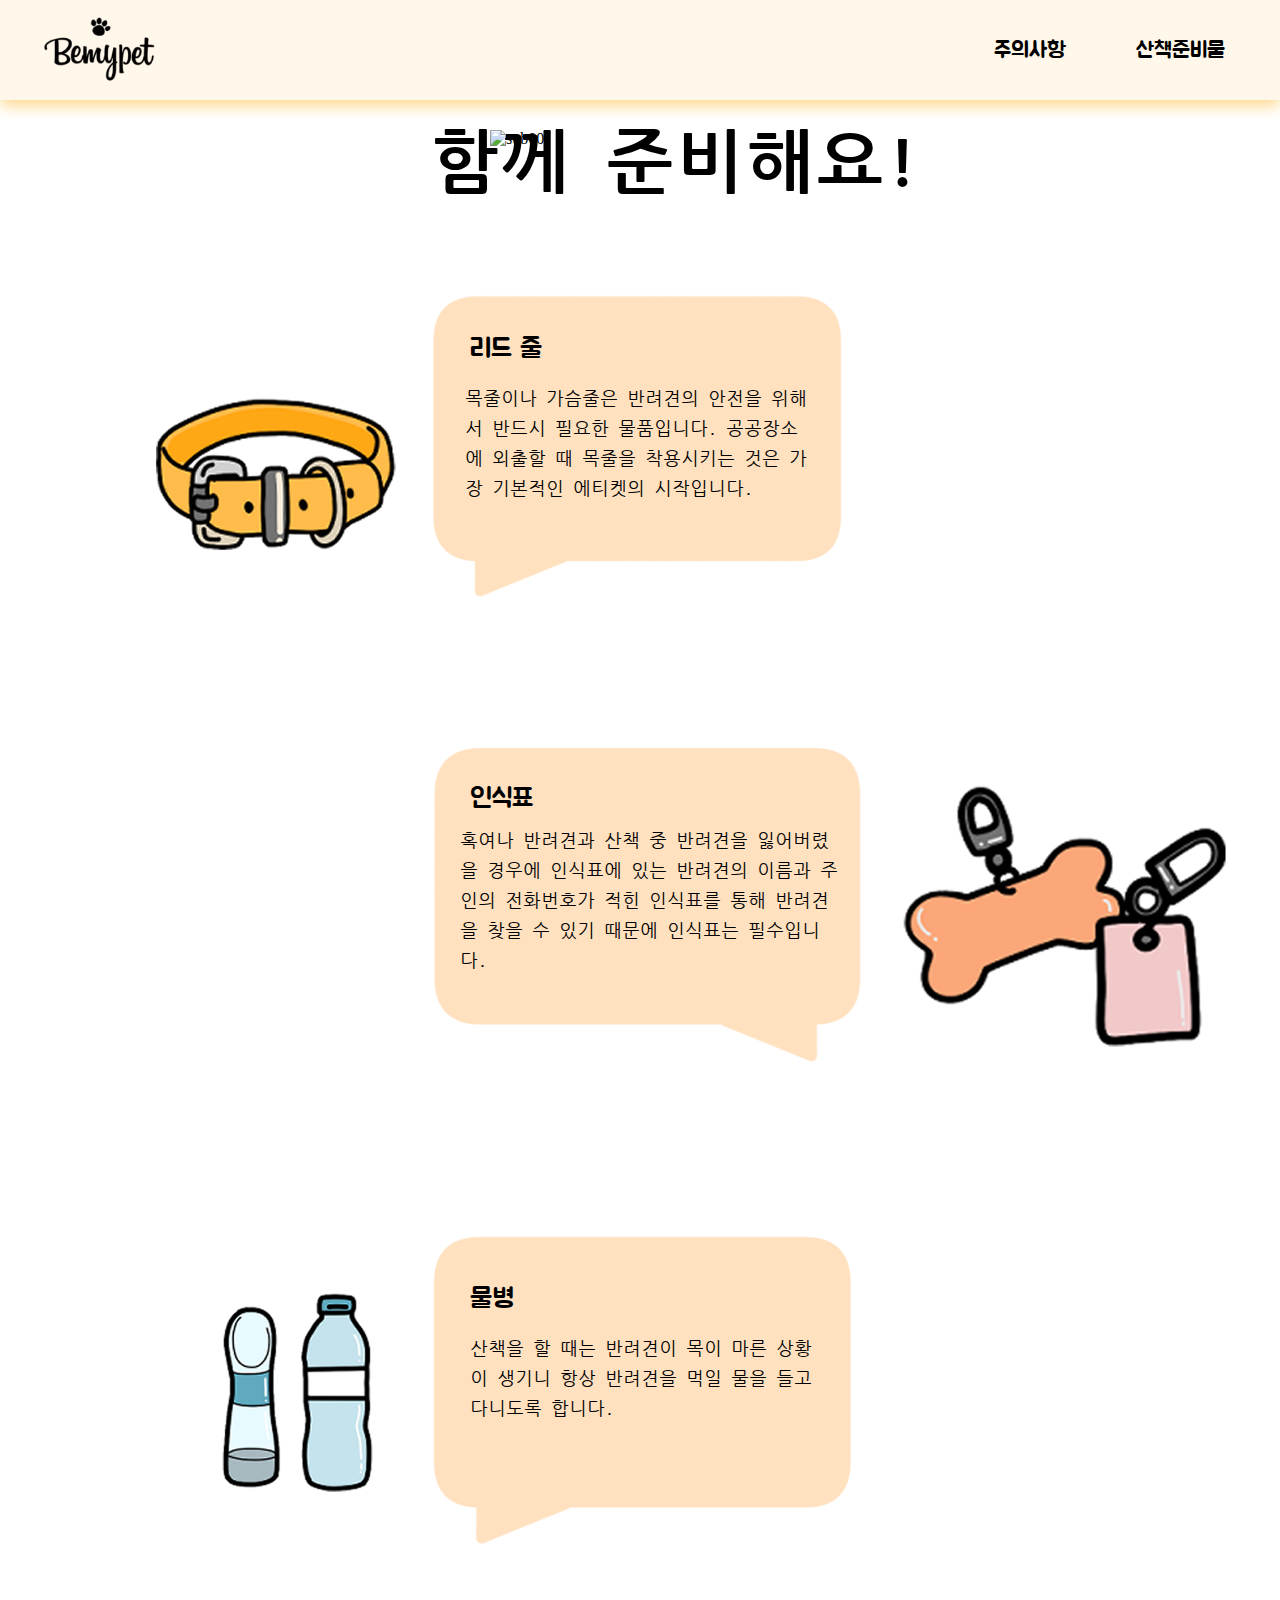
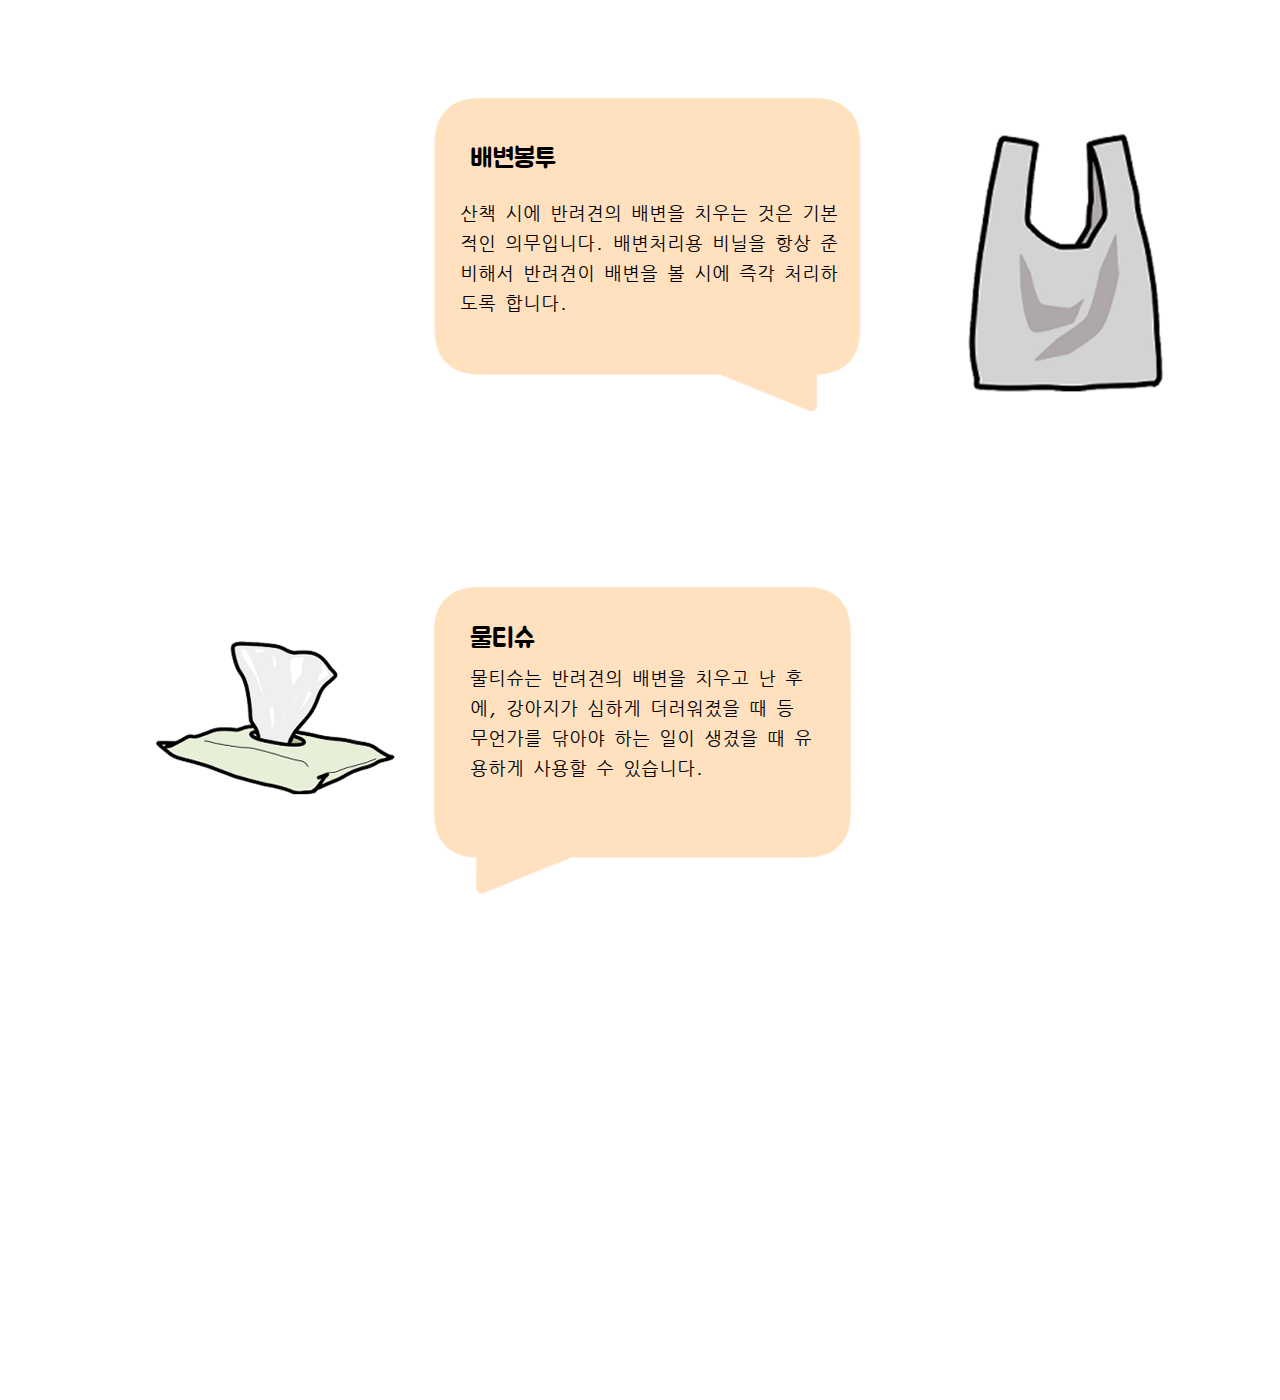
==== sub01.html @ 9b36e565 "Add files via upload" ====
<!DOCTYPE html>
<html lang="en">
<head>
    <meta charset="UTF-8">
    <meta http-equiv="X-UA-Compatible" content="IE=edge">
    <meta name="viewport" content="width=device-width, initial-scale=1.0">
    <title>Document</title>
    <link rel="stylesheet" href="./sub01.css">
</head>
<body>
    <header>
        <nav>
            <a href="index.html" class="logo"><img src="./img/logo.png" alt="logo"></a>
            <ul>
                <li><a href="./sub01.html">산책준비물</a></li>
                <li><a href="./sub02.html">주의사항</a></li>
            </ul>
        </nav>
    </header>
    <div class="main">
        <div class="main01">
            <img src="./img/sub00.png" alt="sub00">
            <p>함께 준비해요!</p>
        </div>
        <div class="m1">
            <img src="./img/m01.png" alt="m01">
            <div class="m1-1">
                <h3>리드 줄</h3>
                <p>목줄이나 가슴줄은 반려견의 안전을 위해서 반드시 필요한 물품입니다. 공공장소에 외출할 때 목줄을 착용시키는 것은 가장 기본적인 에티켓의 시작입니다. </p>
            </div>
        </div>
        <div class="m2">
            <div class="m2-1">
                <h3>인식표</h3>
                <p>혹여나 반려견과 산책 중 반려견을 잃어버렸을 경우에 인식표에 있는 반려견의 이름과 주인의 전화번호가 적힌 인식표를 통해 반려견을 찾을 수 있기 때문에 인식표는 필수입니다. </p>
                <img src="./img/m02.png" alt="m02">
            </div>
        </div>
        <div class="m3">
            <div class="m3-1">
                <h3>물병</h3>
                <p>산책을 할 때는 반려견이 목이 마른 상황이 생기니 항상 반려견을 먹일 물을 들고 다니도록 합니다. </p>
                <img src="./img/m03.png" alt="m03">
            </div>
        </div>
        <div class="m4">
            <div class="m4-1">
                <h3>배변봉투</h3>
                <p>산책 시에 반려견의 배변을 치우는 것은 기본적인 의무입니다. 배변처리용 비닐을 항상 준비해서 반려견이 배변을 볼 시에 즉각 처리하도록 합니다. </p>
                <img src="./img/m04.png" alt="m04">
            </div>
        </div>
        <div class="m5">
            <div class="m5-1">
                <h3>물티슈</h3>
                <p>물티슈는 반려견의 배변을 치우고 난 후에, 강아지가 심하게 더러워졌을 때 등 무언가를 닦아야 하는 일이 생겼을 때 유용하게 사용할 수 있습니다. </p>
                <img src="./img/m05.png" alt="m05">
            </div>
        </div>
    </div>
    <div class="footer"></div>
</body>
</html>
---- sub01.css ----
@import url('https://fonts.googleapis.com/css2?family=Gothic+A1:wght@700&family=Jua&display=swap');


@import url('https://fonts.googleapis.com/css2?family=Gothic+A1:wght@700&family=Jua&family=Nanum+Gothic+Coding&display=swap');
body, html {
    margin: 0;
    padding: 0;
}
header {
    background-color: #FFF7E9;
    width: 100%;
    height: 100px;
    display: flex;
    justify-content: center;
    position: fixed;
    z-index: 1;
    box-shadow: 0 5px 15px rgb(255, 212, 132);
    margin: 0 auto;
}

.logo img{
    width: 140px;
    margin-left: 30px;
    margin-top: 8px;
    margin-bottom: 10px;
    float: left;
}

nav {
    width: 1320px;
    height: 100px;
    background-color: #FFF7E9;
}

nav ul {
    margin-right: 30px;
    padding: 0;
}

nav ul li {
display: inline;
float: right;
padding: 20px 25px;
font-family: 'Jua', sans-serif;
margin-left: 20px;
}

nav ul li a {
    font-size: 22px;
    font-weight: 500;
    color: black;
    text-decoration: none;
}

.main {
    width: 1320px;
    height: 3000px;
    margin: 0 auto;
    background-color: rgb(255, 255, 255);
}

.main01 img {
    width: 400px;
    margin: 130px 0 0 490px;
}

.main01 p {
    font-size: 70px;
    font-family: 'Nanum Gothic Coding', monospace;
    float: right;
    margin: -20px 400px 0 0;
    font-weight: 900;
}

.m1 {
    width: 1320px;
    height: 400px;
    margin: 0 auto;
    margin-top: 100px;
    background-color: rgb(255, 255, 255);
}

.m1 img {
    width: 250px;
    margin: 120px 0 0 150px;
    float: left;
}

.m1-1 {
    float: left;
    width: 650px;
    height: 400px;
    background-color: rgb(255, 255, 255);
    background-image: url(./img/box_left.png);
    background-size: 450px;
    background-position-x: 10px;
    background-position-y: 10px;
    background-repeat: no-repeat;
}

.m1-1 h3 {
    margin: 100px 0 0 70px;
    font-size: 27px;
    font-family: 'Jua', sans-serif;
    font-weight: 300;
    line-height: 1px;
}

.m1-1 p {
    margin: 35px 0 0 65px;
    font-size: 18px;
    font-family: 'Nanum Gothic Coding', monospace;
    font-weight: 400;
    line-height: 30px;
    width: 350px;
    height: 400px;
}


.m2 {
    width: 1320px;
    height: 450px;
}

.m2 img {
    width: 330px;
    margin-left: 900px;
    margin-top: -200px;
    float: left;
    display: block;
}

.m2-1 {
    float: left;
    width: 950px;
    height: 450px;
    background-image: url(./img/box_right.png);
    background-size: 470px;
    background-position-x: 410px;
    background-position-y: 60px;
    background-repeat: no-repeat;
}

.m2-1 h3 {
    font-family: 'Jua', sans-serif;
    line-height: 1px;
    font-weight: 300;
    font-size: 27px;
    margin-left: 470px;
    padding-top: 120px;
    margin-top: 30px;
    
}

.m2-1 p {
    margin: 15px 0 0 460px;
    font-size: 18px;
    font-family: 'Nanum Gothic Coding', monospace;
    font-weight: 400;
    line-height: 30px;
    width: 380px;
}

.m3 {
    width: 1320px;
    height: 400px;
    margin: 0 auto;
    margin-top: 100px;
    background-color: rgb(255, 255, 255);
}

.m3 img {
    width: 250px;
    margin-left: 180px;
    margin-top: -250px;
    float: left;
}

.m3-1 {
    float: left;
    width: 950px;
    height: 400px;
    background-image: url(./img/box_left.png);
    background-size: 460px;
    background-position-x: 410px;
    background-repeat: no-repeat;
}

.m3-1 h3 {
    margin: 100px 0 0 470px;
    font-size: 27px;
    font-family: 'Jua', sans-serif;
    font-weight: 300;
    line-height: 1px;
}

.m3-1 p {
    margin: 35px 0 0 470px;
    font-size: 18px;
    font-family: 'Nanum Gothic Coding', monospace;
    font-weight: 400;
    line-height: 30px;
    width: 350px;
    height: 200px;
}

.m4 {
    width: 1320px;
    height: 450px;
}

.m4 img {
    width: 330px;
    margin-left: 900px;
    margin-top: -200px;
    float: left;
    display: block;
}

.m4-1 {
    float: left;
    width: 950px;
    height: 450px;
    background-image: url(./img/box_right.png);
    background-size: 470px;
    background-position-x: 410px;
    background-position-y: 60px;
    background-repeat: no-repeat;
}

.m4-1 h3 {
    font-family: 'Jua', sans-serif;
    line-height: 1px;
    font-weight: 300;
    font-size: 27px;
    margin-left: 470px;
    padding-top: 120px;
    margin-top: 40px;
    
}

.m4-1 p {
    margin: 40px 0 0 460px;
    font-size: 18px;
    font-family: 'Nanum Gothic Coding', monospace;
    font-weight: 400;
    line-height: 30px;
    width: 380px;
}

.m5 {
    width: 1320px;
    height: 400px;
    margin: 0 auto;
    margin-top: 100px;
    background-color: rgb(255, 255, 255);
}

.m5 img {
    width: 250px;
    margin-left: 150px;
    margin-top: -250px;
    float: left;
}

.m5-1 {
    float: left;
    width: 950px;
    height: 400px;
    background-image: url(./img/box_left.png);
    background-size: 460px;
    background-position-x: 410px;
    background-repeat: no-repeat;
}

.m5-1 h3 {
    margin: 90px 0 0 470px;
    font-size: 27px;
    font-family: 'Jua', sans-serif;
    font-weight: 300;
    line-height: 1px;
}

.m5-1 p {
    margin: 25px 0 0 470px;
    font-size: 18px;
    font-family: 'Nanum Gothic Coding', monospace;
    font-weight: 400;
    line-height: 30px;
    width: 350px;
    height: 200px;
}
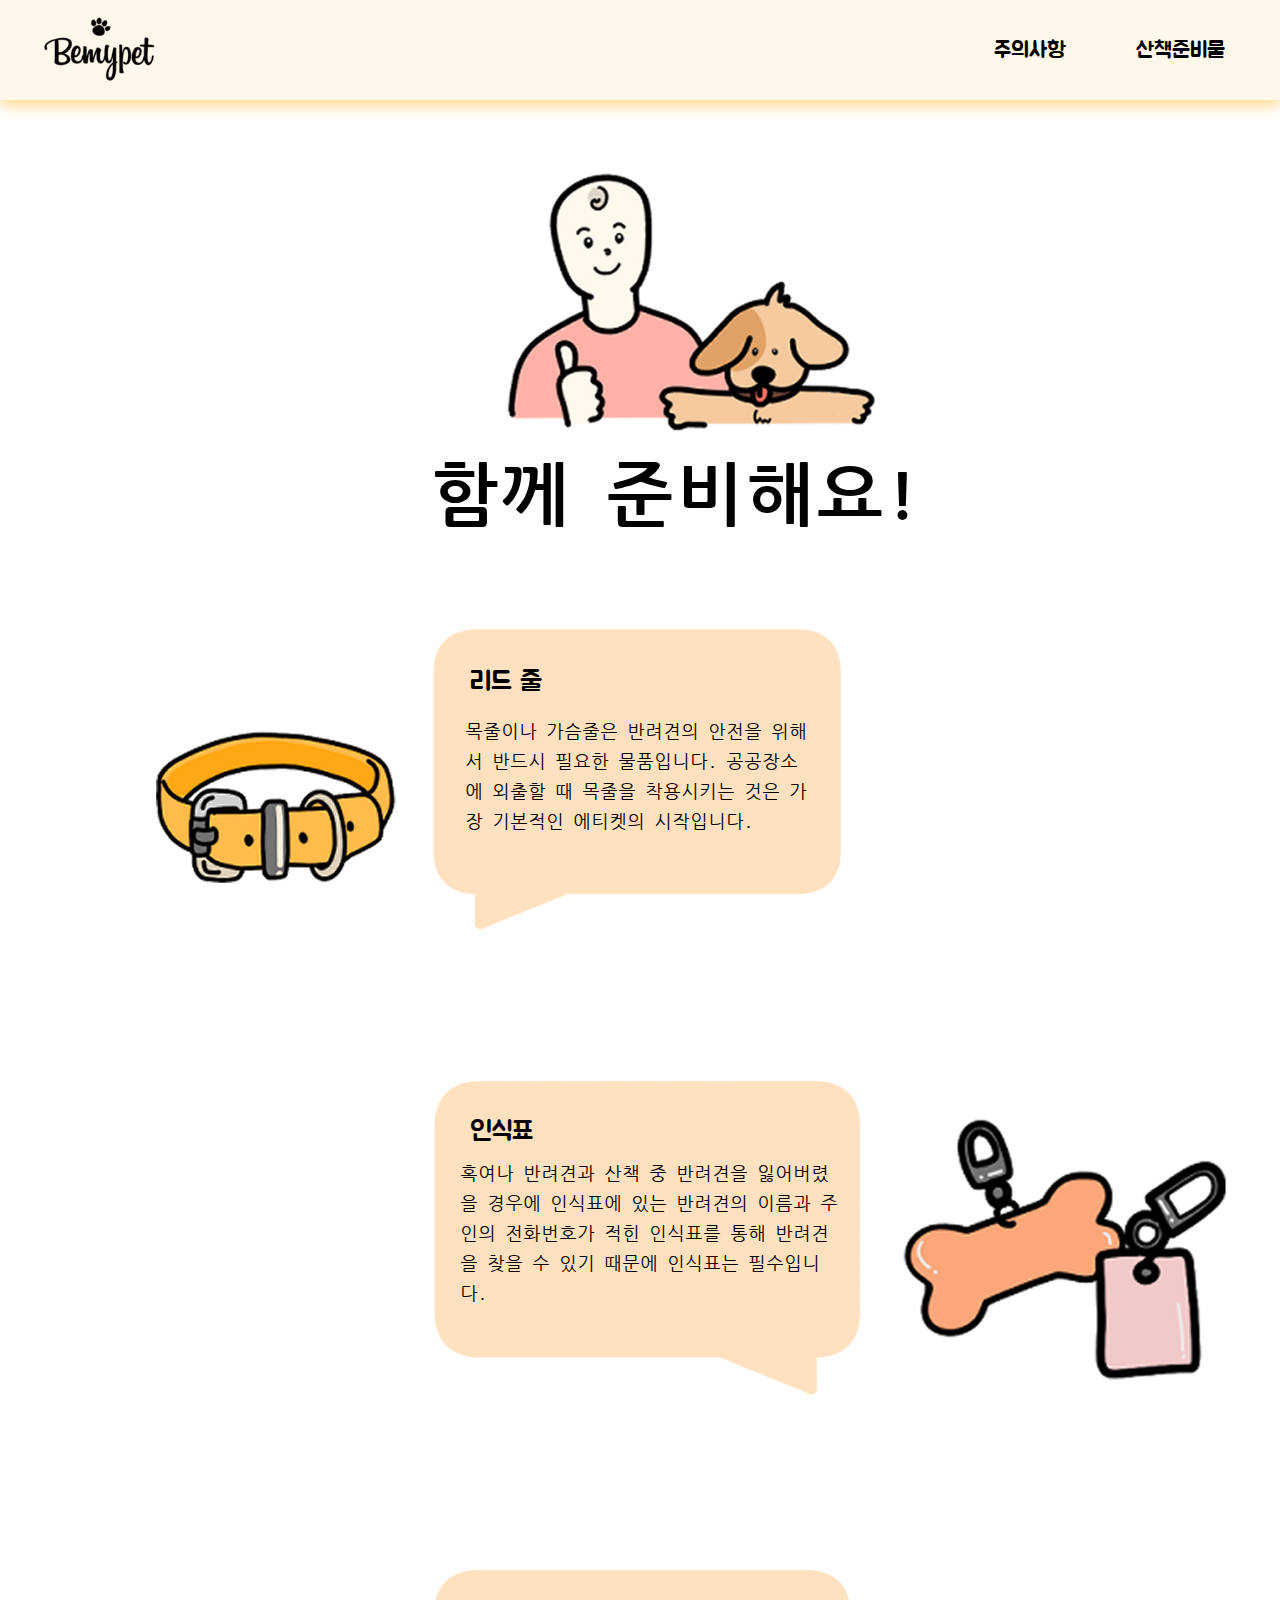
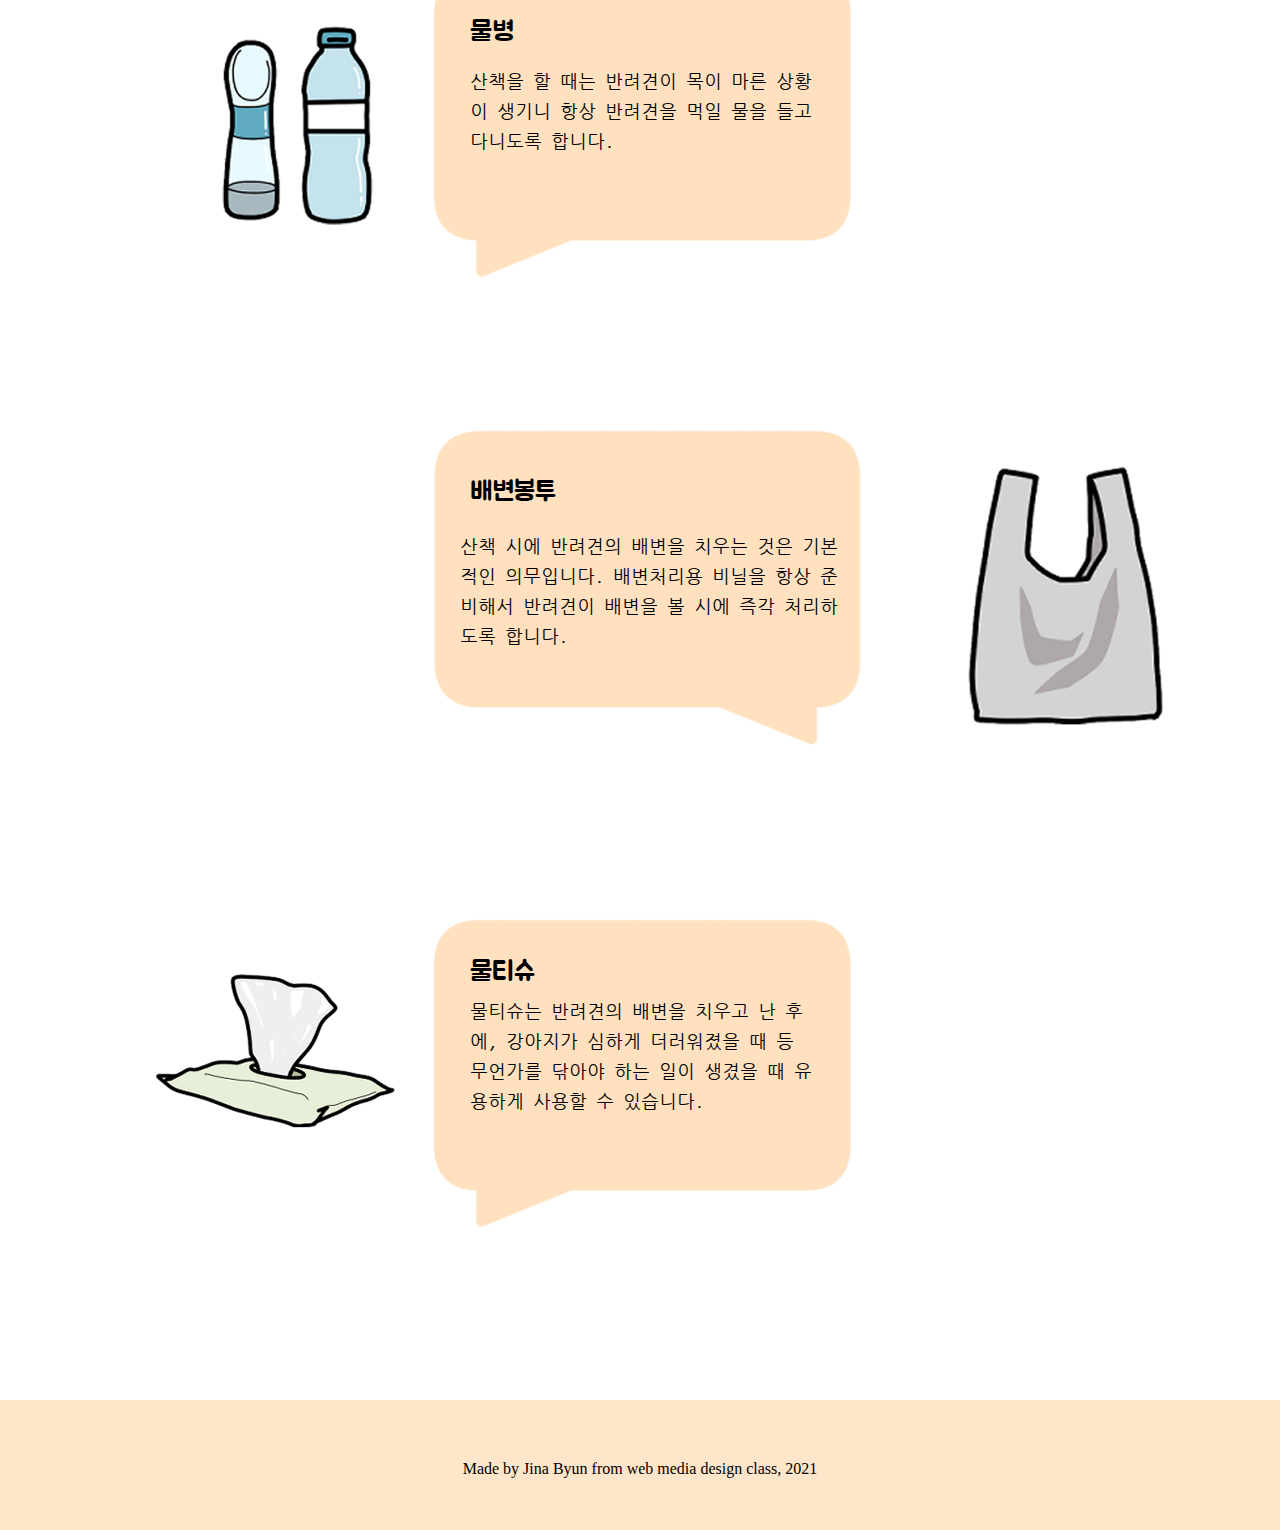
==== commit b3bd3434: "Add files via upload" ====
--- a/sub01.html
+++ b/sub01.html
@@ -19,7 +19,7 @@
     </header>
     <div class="main">
         <div class="main01">
-            <img src="./img/sub00.png" alt="sub00">
+            <img src="./img/서브메인.png" alt="sub00">
             <p>함께 준비해요!</p>
         </div>
         <div class="m1">
@@ -58,6 +58,6 @@
             </div>
         </div>
     </div>
-    <div class="footer"></div>
+    <footer><p class="f_p">Made by Jina Byun from web media design class, 2021</p>
 </body>
 </html>--- a/sub01.css
+++ b/sub01.css
@@ -289,4 +289,18 @@
     line-height: 30px;
     width: 350px;
     height: 200px;
+}
+
+footer {
+    width: 100%;
+    height: 100px;
+}
+
+.f_p {
+    background-color: rgb(255, 230, 202);
+    text-align: center;
+    height: 120px;
+    margin: 0;
+    padding: 60px 0 70px 0;
+    box-sizing: border-box;
 }